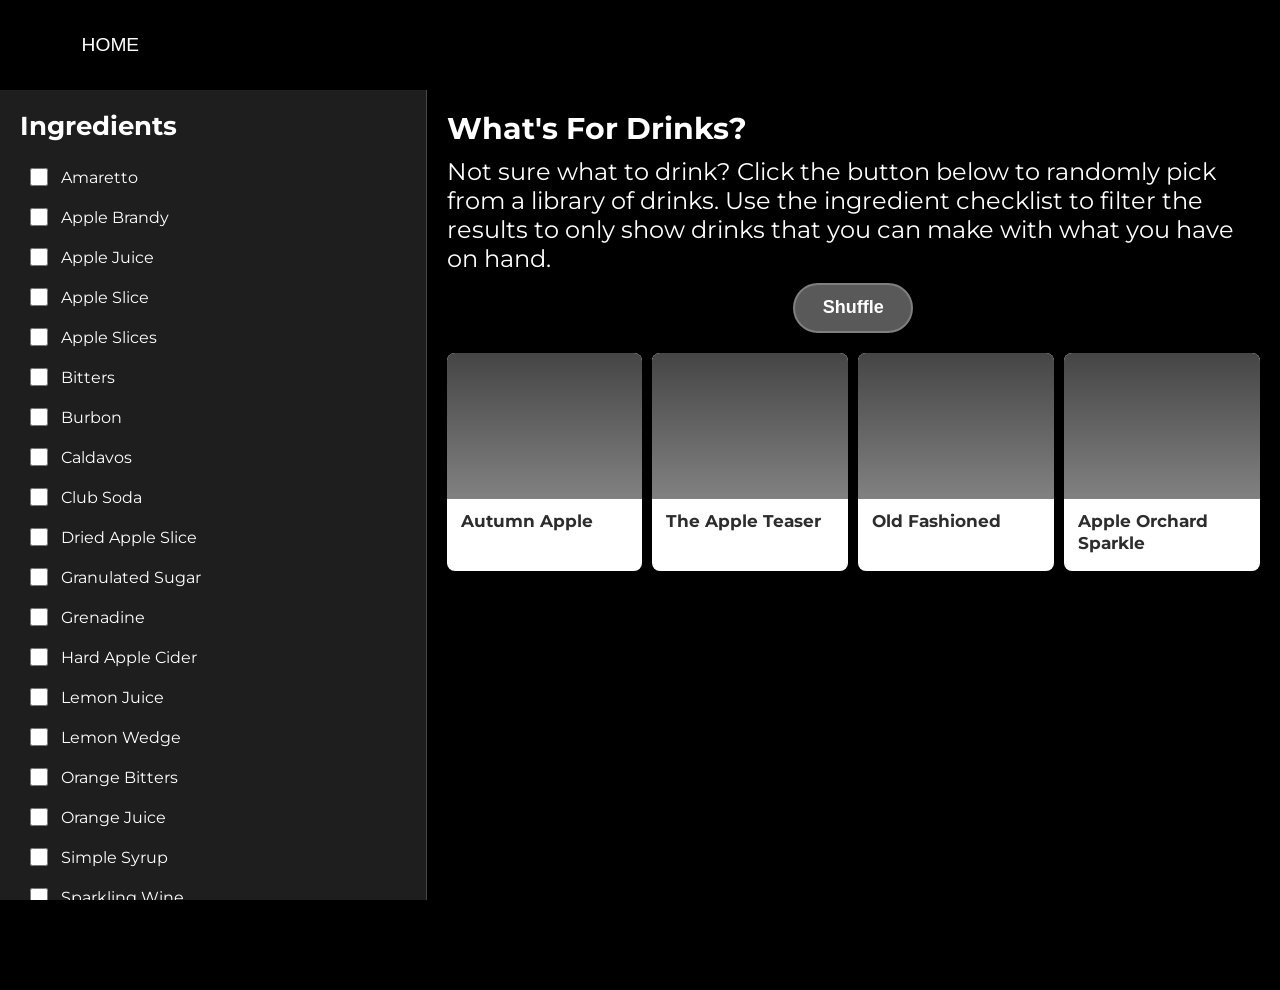
==== projects/random-drink.html @ b0ca52c8 "Random Drink Added Started Random drink from ingredient project" ====
<!DOCTYPE html>
<html lang="en">
<head>
    <meta charset="UTF-8">
    <meta name="viewport" content="width=device-width, initial-scale=1.0">
    <title>Recipe Planner</title>
    <link rel="preconnect" href="https://fonts.googleapis.com">
    <link rel="preconnect" href="https://fonts.gstatic.com" crossorigin>
    <link href="https://fonts.googleapis.com/css2?family=Montserrat:ital,wght@0,100..900;1,100..900&display=swap" rel="stylesheet">
    <link rel="stylesheet" href="../style.css">
    <style>
        html, body {
            height: 100%;
            margin: 0;
        }

        body {
            background-color: #000;
            color: #fff;
            font-family: "Montserrat", sans-serif;
        }

        /* Single row, two columns, filling the screen below the 10vh header */
        .plannerLayout {
            display: flex;
            flex-direction: row;
            height: 90vh;
            margin-top: 10vh;
        }

        .recipeIntro {
            display: flex;
            flex-direction: column;
            gap: 10px;
            margin-bottom: 20px;
        }

        .ingredientColumn {
            flex: 0 0 33.333%;
            overflow-y: auto;
            padding: 20px;
            background-color: rgb(30, 30, 30);
            border-right: 1px solid rgb(70, 70, 70);
        }

        .recipeColumn {
            flex: 1 1 0;
            min-width: 0;
            overflow-y: auto;
            padding: 20px;
        }

        .columnTitle {
            margin: 0 0 16px;
            font-size: clamp(18px, 2vw, 28px);
            font-weight: 700;
        }

        /* Ingredient checklist */
        #ingredientList {
            list-style: none;
            margin: 0;
            padding: 0;
        }

        #ingredientList label {
            display: flex;
            align-items: center;
            gap: 10px;
            padding: 8px 6px;
            border-radius: 6px;
            cursor: pointer;
        }

        #ingredientList label:hover {
            background-color: rgb(50, 50, 50);
        }

        #ingredientList input[type="checkbox"] {
            width: 18px;
            height: 18px;
            flex: 0 0 auto;
            cursor: pointer;
        }

        /* Recipe grid */
        #recipeGrid {
            display: grid;
            grid-template-columns: repeat(auto-fill, minmax(180px, 1fr));
            gap: 10px;
        }

        .recipeGridButton {
            display: flex;
            flex-direction: column;
            padding: 0;
            overflow: hidden;
            background-color: #fff;
            color: #2d2d2d;
            font-family: inherit;
            font-size: clamp(13px, 1.3vw, 17px);
            font-weight: 700;
            line-height: 1.3;
            text-align: left;
            border: none;
            border-radius: 8px;
            box-shadow: 0 2px 8px rgba(0, 0, 0, 0.35);
            cursor: pointer;
            transition: transform 0.15s ease, box-shadow 0.15s ease;
        }

        .recipeGridButton:hover {
            transform: translateY(-3px);
            box-shadow: 0 8px 18px rgba(0, 0, 0, 0.5);
        }

        .recipeGridButton img {
            display: block;
            width: 100%;
            aspect-ratio: 4 / 3;
            object-fit: cover;
        }

        .recipeGridButton span {
            padding: 12px 14px 16px;
        }

        /* Stack on narrow screens */
        @media (max-width: 700px) {
            .plannerLayout {
                flex-direction: column;
                height: auto;
            }
            .ingredientColumn {
                flex: none;
                max-height: 40vh;
                border-right: none;
                border-bottom: 1px solid rgb(70, 70, 70);
            }
            .recipeColumn {
                overflow-y: visible;
            }
        }
    </style>
</head>
<body>
    <div class="mainContent">

        <div class="header">
            <ul>
                <li><button class="navigationButton" id="homeButton">HOME</button></li>
            </ul>
        </div>

        <div class="mobileHeader">
            <div class="alwaysOnMobileButtonsListDiv">
                <ul class="alwaysOnMobileButtonsList">
                    <li><button class="navigationButton" id="homeButtonMobile">HOME</button></li>
                    <li><button class="navigationButton" id="animationButtonMobile">PROJECTS</button></li>
                    <li><button class="navigationButton" id="photographyButtonMobile">PHOTOGRAPHY</button></li>
                </ul>
                <button id="hamburgerButton">☰</button>
            </div>

            <div class="mobileButtonsListDiv">
                <ul class="mobileButtonsList">
                    <li><button class="navigationButton" id="blogButtonMobile">BLOG</button></li>
                    <li><button class="navigationButton" id="contactButtonMobile">CONTACT</button></li>
                    <li><button class="navigationButton" id="aboutButtonMobile">ABOUT</button></li>
                </ul>
            </div>
        </div>

        <div class="plannerLayout">
            <section class="ingredientColumn">
                <h2 class="columnTitle">Ingredients</h2>
                <ul id="ingredientList"></ul>
            </section>

            <section class="recipeColumn">
                <div class="recipeIntro">
                    <div id="recipePageTitle">
                        <span>What's For Drinks?</span>
                    </div>

                    <div id="recipePageDescription">
                        <span>
                            Not sure what to drink?
                            Click the button below to randomly pick from a library of drinks. Use the
                            ingredient checklist to filter the results to only show drinks that you can make with what you have on hand.
                        </span>
                    </div>

                    <div id="randomButtonWrapper">
                        <button id="randomButton">Shuffle</button>
                    </div>
                </div>

                <div id="recipeGrid"></div>
            </section>
        </div>

    </div>
    <script type="module" src="script-random-drink.js"></script>
</body>
</html>
---- style.css ----
/* clamp(min, preffered, max)*/

* {
  box-sizing: border-box; /* includes padding/borders inside widths */
}

/* body.loading{
    display:none;
} */

body{
    background-color: rgb(0, 0, 0);
    font-family: 'Montserrat', sans-serif;
    margin: 0;
    height: 100%;
}


.mainContent{
    display: none;
}

.webgl{
    position: absolute;
    top: 0;
    left: 0;
    outline: none;
    z-index: 0;

    width: 100vw;
    height: 100vh;
    display: block; /* to remove any inline spacing issues */
    background: transparent !important;
}

.loadingContainer{
    position: absolute;
    top: 0;
    left: 0;
    height: 100vh;
    width: 100vw;
    background-color: black;
    z-index: 1;
}

.loader{
    height: 20px;
    width: 250px;
    position: absolute;
    top: 0;
    bottom: 0;
    left: 0;
    right: 0;
    margin: auto;
}

.dot{
    height: 20px;
    width: 20px;
    border-radius: 100%;
    position: absolute;
}

.dotnull{
    animation-name: orbit;
    /* animation-timing-function: linear; */
    animation-duration: 6.0s;
    animation-iteration-count: infinite;
    position: absolute;
}

#dot-1{
    background-color: #ffffff;
    transform: translate(95px, -30px);
    height: 60px;
    width: 60px;
}

#dot-2{
    animation-name: orbitScale;
    animation-duration: 6.0s;
    animation-iteration-count: infinite;
    background-color: #595959;
}

.loader--text{
    color:#ffffff;
    position: absolute;
    top: 300%;
    left: 0;
    right: 0;
    width: 4rem;
    margin: auto;
    font-family: 'Montserrat', sans-serif;
}

.loader--text:after{
    content:"Loading";
    font-weight: bold;
    animation-name: loading-text;
    animation-duration: 3s;
    animation-iteration-count: infinite;
}

.loader--percent{
    position: absolute;
    color:#ffffff;
    top: 400%;
    left: 0;
    right: 0;
    width: 4rem;
    margin: auto;
}

.header{
    position: fixed;
    top: 0;
    left: 0;
    width: 100vw;
    height: 10vh;
    display: flex;
    align-items: center;
    justify-content: flex-start;
    padding: 0 2vw;
    color: white;
    z-index: 2;
    background-color: black;
    overflow: visible;
}

.mobileHeader {
    font-family: 'Montserrat', sans-serif;
    position: fixed;
    top: 0;
    left: 0;
    width: 100vw;
    min-height: 8vh; /* or auto */
    display: flex;
    flex-direction: column; /* if vertical list */
    align-items: flex-start;
    padding: 10px 2vw; /* some vertical padding */
    background-color: black;
    z-index: 9999; /* high to stay on top */
    box-sizing: border-box;
}

.mobileButtonsListDiv {
    display: none;
    width: 100%;
}

.alwaysOnMobileButtonsListDiv {
    position: relative;
    display: flex;
    justify-content: space-between;
    flex-direction: row;
    align-items: center;
    gap: 10px;
    width: 100%;
}

.mobileButtonsListDiv.open{
    display: flex;
    position: absolute;
    top: 100%;
    left: 0;
    flex-direction: row;
    align-items: center;
    gap: 10px;
    width: 100%;
    overflow: hidden;
    background-color: black;
}

.alwaysOnMobileButtonsList {
  display: flex;
  flex-direction: row !important;
  justify-content: space-between;
  padding: 0;
  margin: 0;
  flex-wrap: nowrap;
  list-style: none;
  padding: 0;
  margin: 0;
  width: 100%;
  box-sizing: border-box;
}

.alwaysOnMobileButtonsList li {
  display: inline-flex;
  margin-right: 10px;
}

.alwaysOnMobileButtonsList li:last-child {
    margin-right: 0;
}

.header ul{
    display: flex;
    list-style-type: none;
}


.mobileHeader button {
    font-family: 'Montserrat', sans-serif;
    display: flex;
    align-items: center;
    justify-content: center;
    white-space: nowrap;
    font-size: 2.5vh; /* 2.5rem */
    background: transparent;
    /* background-color: red; */
    border: none;
    color: white;
    cursor: pointer;
    margin-left: 5px; /* space between buttons and hamburger */
    padding: 0;
}

#hamburgerButton {
    /* background-color: green; */
    height: 100%;               
    aspect-ratio: 1 / 1;        /* Makes it square */
    font-size: 5vh;             
}

/* Don't Delete just yet*/
/* .mobileHeader button {
  white-space: nowrap;
  padding: 8px 12px;
  font-size: 1.8vh;
  background: transparent;
  border: none;
  color: white;
  cursor: pointer;
} */

.mobileButtonsList {
    display: flex;
    flex-direction: row;
    justify-content: space-between;
    gap: 15vw;
    list-style: none;
    padding: 10px;
    margin: 0;
    box-sizing: border-box;
}

.mobileButtonsList li {
    display: inline-flex;
}

/* Remove Dots from all unordered lists  */
ul{
    list-style-type: none;
}

.header li{
    overflow:hidden;
}

/* list items that have links within them shouldn't be blue with an underline */
li a{
    text-decoration: none;
    color: inherit;
}

/* All Buttons that are list items */
/* Seems to override things */
/* li button{
    background-color: transparent;
    color: white;
    border-style: none;
    padding: 12px 16px;
    font-size: 2vh;
    min-height: 40px;
} */

/* seems to override things */
/* li button:hover{
    background-color: rgb(30, 30, 30);
    border-style: solid;
    border-radius: 10px;
    border-color: rgb(255, 255, 255);
} */

.navigationButton{
    background-color: transparent;
    color: white;
    border-style: none;
    padding: 1px 16px;
    /* font-size: 2vh; */
    font-size: clamp(18px, 1.5vw, 48px);
    min-height: 40px;
}

.navigationButton:hover{
    background-color: rgb(30, 30, 30);
    border-style: solid;
    border-radius: 10px;
    border-color: rgb(255, 255, 255);
}

/* canvas{
    background: black !important;
} */

.introDiv{
    position: absolute;
    display: flex;
    top: 20%;
    width: 100%;
    color: white;
    z-index: 2;
    visibility: hidden;
    justify-content: center;
    align-items: center;
}

.planetDiv{
    position: absolute;
    display: flex;
    flex-direction: column;
    /* gap: 2vh; */
    justify-content: center;
    align-items: center;
    background-color: rgba(30, 30, 30, .9);
    color: white;
    visibility: hidden;
    z-index: 2;
    border: 2px;
    border-style: solid;
    border-radius: 20px;
    border-color: rgb(60, 60, 60);
    top: 20vh;
    /* bottom: 4vh; */
    width: 35vw;
    padding: 20px;
    box-sizing: border-box;
}


/* .planetDiv ul {
    list-style: none;       
    padding: 0;             
    margin: 0; 
} */

.planetTitleDiv {
    /* background-color: red; */
    width:100%;
    display:flex;
    justify-content:center;
    align-items: center;
    flex: 0 0 auto;
    min-height: 0;
    padding: 0.5em 1.0em;
    box-sizing: border-box;
}

.planetTitleDiv span{
    font-size: clamp(10px, 3vh, 6vw);
    line-height: 1;
    margin: 0;
}

.planetNameDiv {
    /* background-color: blue; */
    width:100%;
    display:flex;
    justify-content:center;
    align-items: center;
    flex: 0 0 auto;
    min-height: 0;
    padding: 0.5em 1.0em;
    box-sizing: border-box;
}

.planetNameDiv span{
    font-size: clamp(10px, 2vh, 3vw);
    line-height: 1;
    margin: 0;
}

.planetDescriptionDiv {
    /* background-color: orange; */
    /* flex: 1 1 auto; */
    display: flex;
    flex-direction: column;
    padding: 0px;
    /* box-sizing: border-box; */
    /* text-wrap: balance; */
    gap: 2vh;
}

.documentedMoonsDiv {
    /* background-color: purple; */
    width:100%;
    display:flex;
    justify-content:center;
    align-items: center;
    flex: 0 0 auto;
    min-height: 0;
    padding: 0.5em 1.0em;
    box-sizing: border-box;
}

.documentedMoonsDiv span {
    font-size: clamp(10px, 2vh, 3vw);
    line-height: 1;
    margin: 0;
}



/* Currently Unused */
.planetHorizontalButtonsDiv{ 
    display: flex;
    justify-content: center;
    align-items: flex-end;
    height: 20%;
    width: 100%;
    flex-shrink: 1;
    flex-grow: 1;
    overflow: auto;
    min-height: 0;
}

.planetVerticalButtonsDiv {
    /* background-color: green; */
    display: flex;
    flex-direction: column;
    justify-content: center;
    gap: 1vh;
    align-items: center;
    width: 100%;
    flex: 1 1 auto; /*supposedly lets it fill the space */
    overflow: hidden;
    min-height: 0;
}

/* .planetVerticalButtonsDiv button{
    width: 50%;
    height: 100%;            
    padding: 0px;
    margin: 0;

    background-color: rgb(60,60,60);

    font-size: clamp(10px, 3vh, 48px); 
    color: white;

    border-style: solid;
    border: 1px;
    border-color: white;
    border-radius: 10px;

    cursor: pointer;
} */


/* .planetVerticalButtonsDiv ul {
    background-color: red;
    display: flex;
    flex-direction: column;
    justify-content: center;
    align-items: center;
    height: 100%;
    width: 100%;
    gap: 2vh; 
    margin: 0;
    padding: 0;
  list-style: none;
} */

/* .planetVerticalButtonsDiv li {
    display: flex;
} */

/* .planetVerticalButtonsDiv ul li {
  flex: 1;
  display: flex;
  align-items: center;
  justify-content: center;
} */

/* temp */
/* .planetVerticalButtonsDiv button{
    width: 50%;
    height: 100%;            
    padding: 0px;
    margin: 0;

    background-color: rgb(60,60,60);

    font-size: clamp(10px, 1vh, 48px);
    color: white;

    border-style: solid;
    border: 1px;
    border-color: white;
    border-radius: 10px;

    cursor: pointer;
} */

.planetDivVerticalButton {
    display: flex;
    width: 50%;
    height: 5vh;            
    padding: 0px;
    margin: 0;

    background-color: rgb(60,60,60);

    font-size: clamp(24px, 2vw, 48px);
    justify-content: center;
    align-items: center;
    color: white;

    border: 1px solid rgb(90, 90, 90);
    border-radius: 10px;
    cursor: pointer;
}

.rightSideButton {
    position: absolute;
    top: 5px;
    right: 5px;
    width: 50px;    /* Set the width of the button here (e.g., 150px) */
    height: 50px;    /* Span the entire height of the parent */
    background-color: #3c3c3c;
    color: white;
    border: none;
    border-radius:20px;
    font-size: 16px;
    cursor: pointer;
    z-index: 10;  /* Ensure it is above the other content */
    text-align: center;
    padding: 10px;  /* Adjust padding to make the button content look good */
    box-sizing: border-box;  /* Ensure padding doesn't affect the width */
}

.rightSideButton:hover{
    background-color: rgba(90, 90, 90, .9);
}

/* ANIMATION PAGE */
.animationContent{
    position: absolute;
    top: 10vh;
    width: 100vw;
    height: 90vh;
    color: white;
}

.demoReel{
    display: flex;
    justify-content: center;
    align-items: center;
    width: 100%;
    height: 55vh;
}

.demoReel iframe{
    height: 95%;
    aspect-ratio: 16 / 9;
    width: auto;
    max-width: 100%;
}

.projectGalleryHeader{
    background-color: rgb(60, 60, 60);
    width: 100%;
    height: 6vh;
    display: flex;
    justify-content: center;
    align-items: center;
}

.projectGallery{
    display: grid;
    grid-template-columns: repeat(3, 1fr);
    
}
.projectGalleryGridItem {
  position: relative;
  aspect-ratio: 16 / 9;
  overflow: hidden;
  border-radius: 12px;
  display: flex;            /* ensures the button fills */
}

/* Reset and stretch button */
.projectGalleryGridItem button {
  flex: 1;                  /* fills parent flexbox */
  position: relative;
  border: none;
  padding: 0;
  margin: 0;
  cursor: pointer;

  background: #000;
  color: #fff;

  /* remove browser defaults */
  appearance: none;
  -webkit-appearance: none;
  -moz-appearance: none;
  background-image: none;
  box-shadow: none;
  outline: none;
  text-decoration: none;
  font: inherit;
  overflow: hidden;
}

/* Image fills button */
.projectGalleryGridItem button img {
  position: absolute;
  top: 0;
  left: 0;
  width: 100%;
  height: 100%;
  object-fit: cover;
  filter: brightness(0.7);
  transition: transform 0.3s ease;
}

.projectGalleryGridItem button:hover img {
  transform: scale(1.05);
  filter: brightness(0.5);
}

/* Text overlays */
.textLineTitle,
.textLineSubtitle {
  position: absolute;
  left: 50%;
  transform: translateX(-50%);
  text-align: center;
  width: 90%;
  color: white;
  pointer-events: none;
}

.textLineTitle {
  top: 40%;
  /* font-size: 1.3rem; */
  /* font-size: clamp(0.9rem, 1vw + 0.7rem, 3.6rem); */
  font-size: clamp(10px, 20px, 40px);
  font-weight: 600;
}

.textLineSubtitle {
  top: 55%;
  /* font-size: 1rem; */
  font-size: clamp(6px, 12px, 2rem);
  opacity: 0.9;
}

.projectInfo{
    /* background-color: red; */
    position: absolute;
    display: flex;
    flex-direction: column;
    width: 100vw;
}


.animationPageSectionDiv {
    display: flex;
    flex-direction: column;
    width: 100%;
}

.animationPageSectionTitleDiv {
    background: rgb(60, 60, 60);
    padding-left: 1vw;
}

.animationPageSectionTextAndScrollerDiv {
    display: flex;
    flex-direction: row;
    width: 100%;
}

.animationPageSectionTextDiv {
    width: 50%;
}

/* horizontal scroll gallery */
.scrollerContainer {
    position: relative;
    display: flex;
    justify-content: center;
    /* width: 100vw; */
    width: 50%;
    overflow: hidden;
    margin: 0 auto;
    border-radius: 10px; /* optional for rounded container */
}

/* Animation Page Scroll gellery */

#animationPageScrollGallery,
#photographyPageScrollGallery {
    position: relative;
    display: flex;
    justify-content: center;
    /* width: 100vw; */
    width: 100%;
    overflow: hidden;
    margin: 0 auto;
    border-radius: 10px;
}

.imageScrollerH {
    display: flex;
    gap: 10px;
    width: 100vw;
    overflow-x: auto; /* keep scroll if you have more than 3 buttons */
    scroll-behavior: smooth;
    padding-right: 10px; /* optional */
}

.imageScrollerSingleH {
    display: flex;
    gap: 10px;
    width: 100vw;
    overflow-x: auto; /* keep scroll if you have more than 3 buttons */
    scroll-behavior: smooth;
    padding-right: 10px; /* optional */
}

.imageScrollerSimulation {
    display: flex;
    gap: 10px;
    width: 100vw;
    overflow-x: auto; /* keep scroll if you have more than 3 buttons */
    scroll-behavior: smooth;
    padding-right: 10px; /* optional */
}

.imageScrollerInteractive {
    display: flex;
    gap: 10px;
    width: 100vw;
    overflow-x: auto; /* keep scroll if you have more than 3 buttons */
    scroll-behavior: smooth;
    padding-right: 10px; /* optional */
}

.scrollLeft,
.scrollRight {
  position: absolute;
  align-self:center;
  top: 50%;
  transform: translateY(-50%);
  background: rgba(0,0,0,0.5);
  color: white;
  border: 1px solid white;
  border-radius: 50%;
  width: 7vh;
  height: 7vh;
  cursor: pointer;
  z-index: 5;
  font-size: 40px;
  display: flex;
  justify-content: center;
  align-items: center;
}

.scrollLeft {
  left: 10px;
}

.scrollRight {
  right: 10px;
}

.scrollLeft img {
    width: 60%;
    height: 60%;
}

.scrollRight img {
    width: 60%;
    height: 60%;
}

/* Scoll Content Div */

.scrollContentFullDiv {
    position: relative;
    /* width: calc((90vw - 20px) / 3); */
    width: 90vw;
    aspect-ratio: 16 / 9;
    border-radius: 10px;
    overflow: hidden;
    background: none;
    border: none;
    padding: 0;
    cursor: pointer;
    flex-shrink: 0;
}

.scrollContentDiv {
    position: relative;
    width: calc((90vw - 20px) / 3); /* make roughly 3 visible regardless of width*/
    aspect-ratio: 16 / 9;
    border-radius: 10px;
    overflow: hidden;
    background: none;
    border: none;
    padding: 0;
    cursor: pointer;
    flex-shrink: 0;
}

.scrollContentSingleDiv {
    background-color: red;
    position: relative;
    width: 100%;
    aspect-ratio: 16 / 9;
    border-radius: 10px;
    overflow: hidden;
    background: none;
    border: none;
    padding: 0;
    cursor: pointer;
    flex-shrink: 0;
}

.scrollContentFullDiv button {
    position: relative;
    width: 100%;
    aspect-ratio: 16 / 9;
    padding: 0;
    border: none;
    overflow: hidden;
    display: block;
}

.scrollContentDiv button {
    position: relative;
    width: 100%;
    /* risky changes */
    /* aspect-ratio: 16 / 9; */
    height: 100%;
    /* end risky changes */
    padding: 0;
    border: none;
    overflow: hidden;
    display: block;
}

.scrollContentSingleDiv button {
    position: relative;
    width: 100%;
    aspect-ratio: 16 / 9;
    padding: 0;
    border: none;
    overflow: hidden;
    display: block;
    /* background-color: red; */
}

.scrollContentFullDiv button img {
    width: 100%;
    height: 100%;
    object-fit: cover;
    display: block;
}

.scrollContentDiv button img {
    width: 100%;
    height: 100%;
    object-fit: cover;
    display: block;
}

.scrollContentSingleDiv button img {
    width: 100%;
    height: 100%;
    /* object-fit: cover; */
    object-fit: contain;
    display: block;
}

.scrollContentFullDiv button span {
  position: absolute;
  bottom: clamp(8px, 1.5%, 16px);
  left: 0;
  width: 100%;
  background: rgba(0, 0, 0, 0.5);
  color: white;
  font-weight: bold;
  padding: clamp(6px, 1vw, 12px) 10px;
  text-align: center;
  font-size: clamp(14px, 2vw, 24px);
  box-sizing: border-box;
  pointer-events: none;
}

.scrollContentDiv button span {
  position: absolute;
  bottom: clamp(8px, 1.5vh, 16px);
  /* bottom: 20%; */
  left: 0;
  width: 100%;
  background: rgba(0, 0, 0, 0.5);
  color: white;
  font-weight: bold;
  padding: clamp(6px, 1vw, 12px) 10px;
  text-align: center;
  font-size: clamp(14px, 2vw, 24px);
  box-sizing: border-box;
  pointer-events: none;
}

.scrollContentSingleDiv button span {
  position: absolute;
  bottom: clamp(8px, 1.5vh, 20px);
  /* bottom: 10px; */
  left: 0;
  width: 100%;
  background: rgba(0, 0, 0, 0.5);
  color: white;
  font-weight: bold;
  padding: clamp(6px, 1vw, 12px);
  text-align: center;
  font-size: clamp(14px, 3vw, 24px);
  box-sizing: border-box;
  pointer-events: none;
}

/* The text parts of the animation page */
/* write up sections of animation page */
.writeupImageRightDiv {
    /* background-color: red; */
    width: 100%;
    height: 50vh;
    display: flex;
    flex-direction: column;
    color: white;
}

.writeupImageRightDiv h1 {
  height: 16%;
  margin: 0;
  background-color: rgba(60, 60, 60, 1.0);
  padding-left: clamp(10px, 2vw, 30px);
  display: flex;
  align-items: center;
  justify-content: flex-start;
}

.writeupImageRightContent {
    /* background-color: red; */
    flex: 1;
    display: flex;
    flex-direction: row;
    overflow: hidden;
}

.writeupImageRightContent p {
  flex: 0 0 46%;
  margin: 0;
  overflow-y: auto;
  padding: 1em;
  font-size: clamp(12px, 2vw, 20px);
}

/*
    Project Highlight
*/



/* Photography */
.photographyContent{
    position: absolute;
    color:white;
    top: 10vh;
    width: 100vw;
    height: 90vh;
}

#petSection,
#peopleSection,
#productSection {
    scroll-margin-top: 8vh;
}
/* CONTACT PAGE*/

.contactContent {
    position: absolute;
    display: flex;
    flex-direction: column;
    justify-content: center;
    top: 16vh;
    gap: 3vh;
    color:white;
    width: 100%;
}

.contactHeader {
    display: flex;
    justify-content: center;
    align-items: center;
}

/* This Div is for each contact site */
.contactDiv {
    background-color: rgba(60, 60, 60, 1.0);
    display: flex;
    flex-direction: column;
    justify-content: center;
    align-items: center;
    box-sizing: border-box;
    gap: 3vh;
    padding: 1rem;
    border-radius: 8px;
    border-width: 2px;
    border-style: solid;
    border-color: rgb(127, 127, 127);
}



.contactImageWrapper {
    /* background-color: red; */
    width: clamp(50px, 4vw, 300px);
    height: clamp(50px, 4vw, 300px);
    aspect-ratio: 1 / 1;      /* keeps it square */
    border-radius: 50%;       /* makes it a perfect circle */
    overflow: hidden;         /* clips overflow */
    /*margin: 1.5rem 0; */         /* vertical spacing */
    flex-shrink: 1;           /* prevent shrinking when flexed 1 = allow*/
    min-height: 0;
}

.contactImageWrapper img {
  width: 100%;             /* fill the wrapper */
  height: 100%;            /* fill the wrapper */
  object-fit: cover;       /* cover area without distortion */
  display: block;          /* remove inline img gaps */
}

.contactTitleDiv span {
    font-weight: bold;
}

.contactLinkDiv button {
    display: inline-flex;
    align-items: center;
    justify-content: center;

    padding: 0.6em 1.5em;
    font-size: clamp(14px, 2vw, 18px); /* responsive text */
    font-weight: 600;

    background-color: #595959;
    color: white;
    border: none;
    border-radius: 9999px; /* pill shape */
    border-width: 2px;
    border-style: solid;
    border-color: rgb(127, 127, 127);
    cursor: pointer;
    white-space: nowrap;

    min-height: 2.75em;    /* consistent height */
    min-width: 120px;      /* prevents tiny buttons with short text */

    /* display: flex;
    align-items: center;
    justify-content: center;
    padding: 0.6em 1.5em;
    height: clamp(35px, 4vh, 200px);
    background-color: #595959;
    border-radius: 9999px; */
    
}

.contactLinkDiv button:hover {
    background-color: white;
    color: black;
}

.contactLinkDiv button:hover a{
    text-decoration: none;
    color: black;
    cursor: pointer;
}

.contactLinkDiv a {
    text-decoration: none;
    color: white;
    cursor: pointer;
}

.contactLinkDiv a:hover {
    text-decoration: none;
    color: black;
    cursor: pointer;
}

/* Blog */

.blogContent {
    position: absolute;
    color:white;
    top: 10vh;
    width: 100vw;
    height: 100vh;
    /* background-color: red; */
}

.blogEntry {
    display: flex;
    flex-direction: row;
    height: 50vh;
    /* background-color: orange; */
}

.blogTextDiv {
    /* background-color: rgba(149, 255, 0, 0.5); */
    display: flex;
    flex-direction: column;
    box-sizing: border-box;
    height: 100%;
    width: 60vw;
    padding: 2vh;
    font-family: 'Montserrat', sans-serif;
}

.blogTextDiv h1,
.blogTextDiv h2 {
    margin: 0;
}

.blogImageDiv {
    /* background-color: green; */
    display: flex;
    width: 40vw;
    justify-content: center;
    align-items: center;
}

.blogImageDiv img {
    max-width: 100%;
    max-height: 100%;
    object-fit: cover;
}

/* ABOUT PAGE*/
.aboutContent{
    /* background-color: yellow; */
    font-family: 'Montserrat', sans-serif;
    display: flex;
    flex-direction: column;
    position: absolute;
    top: 16vh;
    width: 100vw;
    color: white;
}

.aboutHeaderDiv {
    /* background-color: red; */
    display: flex;
    flex-direction: column;
    justify-content: center;
    align-items: center;
    padding: 1vh;
}

.aboutNameDiv {
    /* background-color: orange; */
    display: flex;
    justify-content: center;
    align-items: center;
    font-size: clamp(20px, 20vw, 50px);
}

.aboutTitleDiv {
    /* background-color: turquoise; */
    display: flex;
    justify-content: center;
    align-items: center;
    text-align: center;
}

/* reused block */
.aboutSectionDiv {
    /* background-color: blue; */
    display: flex;
    flex-direction: column;
    width: 100%;
    padding: 1vh;
    gap: 1vw;
}

.aboutSectionTitleDiv {
    background-color: rgb(60, 60, 60);
    display: flex;
    width: 100%;
    justify-content: center;
    align-items: center;
    font-weight: bold;
}

.aboutSectionTitleDiv span{
    font-size: clamp(24px, 3vw, 48px);
}

.aboutSectionTextAndImageDiv {
    /* background-color: red; */
    display: flex;
    flex-direction: row;
    width: 100%;
    justify-content: center;
}

.aboutSectionDescriptionDiv {
    display: flex;
    width: 50%;
}

.aboutPortraitDiv {
    /* background-color: green; */
    display: flex;
    justify-content: center;
    align-items: center;
    width: 50%;
    aspect-ratio: 4 / 6;
    max-height: 40vh;
    overflow: hidden;
}

.aboutPortraitDiv img {
    display: block;
    height: 100%;
    width: auto;
    max-height: 40vh;
    object-fit: cover;
    object-position: center;
}

.aboutEducationDegreeDiv {
    background-color: rgb(30, 30, 30);
    display: flex;
    justify-content: center;
    align-items: center;
    text-align: center;
    width: 50%;
    margin: 0 auto;
}

.degreeWrapperDiv {
    /* background-color: red; */
    display: flex;
    justify-content: center;
    width: 100%; /* or 100% if you want full width */
}

/* RESUME PAGE */

/* this section contains the resume document */
.aboutResumeDiv {
    display: flex;
    justify-content: center;
    align-items: center;
    /* padding: 1vw; */
    width: 100%;
    box-sizing: border-box;
    /* risky */
    /* height: 100vh;
    min-height: 0; */
}
/* this IS the resume document */
.resumeWrapper {
    /* background-color: #388ac4;  */
    background-color: gray;
    display: flex;
    flex-direction: row;      /* left and right side by side */
    width: 95%;              /* take up most of the horizontal space */
    height: auto;
    max-width: 900px;        /* limit max width so it’s not too wide on big screens */
    /*aspect-ratio: 8.5 / 13;*/  /* typical paper aspect ratio */
    margin: 2rem auto;        /* center horizontally with vertical margin */
    /*padding: 0.5rem; */            /* inner padding  1rem*/
    box-sizing: border-box;   /* include padding in width */
    border-radius: 8px;       /* slightly rounded corners */
    overflow: hidden;         /* clip overflow */
}

/* Stuff on the left side */
.resumeLeftDiv {
    /* background-color: gray; */
    display: flex;
    flex-direction: column;
    align-items: center;
    width: 25%;
    /* Ensure it fills the parent's height */
    height: 100%;  /* This lets the left div fill the full height of .resumeWrapper */
    box-sizing: border-box;
    /* padding: 1rem 0; */
    padding: 0.5rem;
    min-height: 0;
    overflow: hidden;
    gap: 0px;
}

/* Tiny left side portrait image */
.resumeLeftImageWrapper {
    /* background-color: red; */
    width: 80%;               /* scales with parent width */
    aspect-ratio: 1 / 1;      /* keeps it square */
    border-radius: 50%;       /* makes it a perfect circle */
    overflow: hidden;         /* clips overflow */
    /*margin: 1.5rem 0; */         /* vertical spacing */
    flex-shrink: 0;           /* prevent shrinking when flexed 1 = allow*/
}

.resumeLeftImageWrapper img {
  width: 100%;             /* fill the wrapper */
  height: 100%;            /* fill the wrapper */
  object-fit: cover;       /* cover area without distortion */
  display: block;          /* remove inline img gaps */
}

.resumeLeftLinksSection {
    /* background-color: red; */
    width: 100%;
    margin-top: 1vh;
    flex-shrink: 1;     /* allow it to shrink */
    min-height: 0;      /* allow vertical shrinking */
    overflow: hidden;   /* optional safety net */
    display: flex;
    flex-direction: column;
}

.resumeLeftSectionTitle {
  font-weight: 700;
  font-size: 1.25rem;
  /* margin-bottom: 1rem; */
  text-align: left;
  color: #222;
  flex-shrink: 1;
  min-height: 0;
  font-size: clamp(12px, 1.5vw, 16px); 
}

.resumeLeftLink {
  display: flex;
  flex-direction: column; /* stack vertically */
  padding: 0.4rem 0;
  border-bottom: 1px solid #ccc;
  gap: 0.2rem; /* small spacing between name and link */
  flex-shrink: 1;
  min-height: 0;
  overflow: hidden;
}

.resumeLeftLinkName {
  font-weight: 600;
  color: #444;
  flex-shrink: 1;
  min-height: 0;
}

.resumeLeftLinkUrl {
  word-wrap: break-word;   /* allow breaking long URLs */
  white-space: normal;     /* allow multiline text */
  overflow-wrap: break-word; /* extra safety for long words */
  max-width: 100%;         /* don't exceed parent's width */
  display: inline-block;   /* keep link block-like for clickable area */
  flex-shrink: 1;
  min-height: 0;
}

.resumeLeftLinkName,
.resumeLeftLinkUrl {
  flex-shrink: 1;
  min-height: 0;
  overflow: hidden;
  text-overflow: ellipsis;
  word-wrap: break-word;
  white-space: normal;
  font-size: clamp(10px, 1.5vw, 14px);
}

.resumeLeftLinkUrl a {
  display: inline-block;   /* ensures entire text block is clickable */
  width: 100%;             /* fill container width */
  color: blue;             /* example link color */
  text-decoration: underline;
  word-break: break-word;  /* breaks long words/URLs */
  flex-shrink: 1;
  min-height: 0;
}

.resumeLeftHobbiesSection {
  width: 100%;
  margin-top: 1vh;
  display: flex;
  flex-direction: column;
  align-items: flex-start;  /* align children (including title) to left */
  flex-shrink: 1;
  min-height: 0;
  overflow: hidden;
}

.resumeLeftHobbiesSection > div {
  display: flex;
  justify-content: center; /* centers the ul container */
}

.resumeLeftHobbiesListWrapper {
  width: 100%;
  display: flex;
  justify-content: flex-start;
  flex-shrink: 1;
  min-height: 0;
  overflow: hidden;
}

.resumeLeftHobbiesSection ul {
  list-style-type: disc;   /* normal bullet points */
  padding-left: 0em;     /* indent so bullets are visible 1.2em*/
  margin: 0;               /* remove default top/bottom margin if you want */
  color: #222;             /* text color (optional) */
  font-size: clamp(12px, 1.5vw, 16px); /* responsive font size */
  
}
.resumeLeftHobbiesSection li {
  margin-bottom: 0.3em;    /* space between hobbies */
  font-size: clamp(10px, 1.5vw, 16px);
}


/* RESUME RIGHT SIDE */
.resumeRightDiv {
    background-color: rgb(220, 220, 220);
    display: flex;
    flex-direction: column;
    flex: 1 1 auto;     /* allow grow and shrink */
    min-height: 0;
    overflow: hidden;
    width: 75%;
    padding: 0.5rem;
}

.resumeRightDiv > div {
    flex: 1 1 auto;
    min-height: 0;
    overflow: hidden;
    display: flex;
}

.resumeRightDiv > .resumeHeaderDiv {
    width: 100%;
    display: flex;
    flex: 0 0 auto;
    color:#222;
    padding: 0.5rem;
}

.resumeSectionTitle {
    background-color: #444;
    /* font-size: clamp(10px, 2vh, 30px); */
    font-size: clamp(14px, 2vw, 30px);
    font-weight: bold;

}

.resumeRightDiv > .resumeWorkDiv,
.resumeRightDiv > .resumeEducationDiv {
    display: flex;
    flex-direction: column;
    /* flex: 0 0 auto; */
    flex: 0 1 auto;
}

/* .resumeHeaderDiv {
    background-color: red;
    height: 20%;
} */

.resumeHeaderDiv > div {
    display: flex;
}

.resumeNameTitleDiv {
    /* background-color: rgb(0, 255, 255, 0.5); */
    display: flex;
    flex-direction: column;
    width: 45%;
    justify-content: center;
    align-items: flex-start;
}

.resumeNameDiv {
    font-size: clamp(12px, 5vw, 40px);
    font-weight: bold;
}

.resumeTitleDiv{
    font-size: clamp(10px, 4vw, 20px);
}

.resumeSubtitleDiv{
    font-size: clamp(6px, 2vw, 10px);
}


.resumeContactDiv {
    /* background-color: rgba(64, 255, 0, 0.5); */
    display: flex;
    flex-direction: column;
    flex: 1;
    /* flex: 1 1 auto; */
    justify-content: center;
    align-items: flex-start;
    width: 55%;
    gap: 1vh;
    min-height: 0;
    overflow: hidden;
}

.resumeContactDiv > div {
    /* background-color: green; */
    display: flex;
    flex-direction: row;
    width: 100%;
    /* gap: 1vw; */
    font-size: clamp(10px, 2vh, 30px);
    /* flex: 1;
    overflow: hidden; */
}

/* Contact entries */
/* these hold an icon and an address/phone/etc */
.resumeContactEntryDiv {
    display: flex;
    align-items: center;
    /* height: 25%; */
    height: auto;
    min-height: 0;
    gap: 1vw;
    overflow: hidden;
    font-size: clamp(8px, 1.2vh, 30px);
}
/* images */
/* Tiny icons */
.resumeRightImageWrapper {
    /* background-color: red; */
    /* width: 20%; */
    /* height: 100%; */
    width: clamp(25px, 4vh, 100px);
    height: clamp(25px, 4vh, 100px);
    aspect-ratio: 1 / 1;      /* keeps it square */
    border-radius: 50%;       /* makes it a perfect circle */
    overflow: hidden;         /* clips overflow */
    /*margin: 1.5rem 0; */         /* vertical spacing */
    flex-shrink: 1;           /* prevent shrinking when flexed 1 = allow*/
    min-height: 0;
}

.resumeRightImageWrapper img {
  width: 100%;             /* fill the wrapper */
  height: 100%;            /* fill the wrapper */
  object-fit: cover;       /* cover area without distortion */
  display: block;          /* remove inline img gaps */
}

.resumeContactEntryTextDiv {
    font-size: clamp(8px, 1.2vw, 30px);
}

/* WORK EXPERIENCE */
.resumeWorkDiv {
    /* background-color: orange; */
    flex-direction: column;
    /* new */
    flex: 0 1 auto;
    min-height: 0;
}

/* Each place I've worked */
.resumeJobDiv {
    /* background-color: cornflowerblue; */
    color:#222;
    display: flex;
    flex-direction: row;
    justify-content: center;
    align-items: flex-start;
    padding: 0.5vh;
    /* new stuff */
    flex: 0 1 auto;
    min-height: 0;
}

/* Contains employer name and dates worked */
.resumeWorkEmployerDiv {
    /* background-color: rgb(215, 131, 21); */
    display: flex;
    flex-direction: column;
    width: 40%;
}

.resumeEmployerNameDiv {
    font-size: clamp(14px, 2vw, 30px);
}
/* Contains dates worked/attended */
.resumeDatesDiv {
    font-size: clamp(6px, 2vw, 15px);

}
/* this is where title and tasks bullet list for jobs go */
.resumeWorkJobDiv {
    /* background-color: brown; */
    display: flex;
    flex-direction: column;
    flex: 1;
    overflow: hidden;
    width: 60%;
    height: 100%;
    margin: 0px;
    padding: 0px;
    gap: 0vh;
    font-size: clamp(8px, 1.2vh, 15px);
}

.resumeJobTitle {
    /* background-color: green; */
    /* font-weight: bold; */
    min-height: 0;
    overflow: hidden;
    margin: 0px;
    padding: 0px;
    font-size: clamp(14px, 2vw, 30px);
}

/* Contains the unordered list element (ul)  */
.resumeJobTasksDiv {
    /* background-color: blue; */
    display: flex;
    /* new */
    flex-direction: column;
    flex: 1 1 auto;
    justify-content: stretch;
    /* end new */
    /* align-items: center; */
    margin: 0px;
    padding: 0px;
    min-height: 0;
    overflow: hidden;
}

.resumeJobTasksDiv ul {
    /* background-color: purple; */
    list-style-type: disc; /* ensures bullet points */
    padding-left: 2.5em;   /* adds space for bullets */
    padding-top: 0;
    flex: 1 1 auto;
    /* new */
    min-height: 0;
    width: 100%;
    box-sizing: border-box;
    display: flex;
    flex-direction: column;
    justify-content: center;
    /* end new */
    margin: 0;
}

.resumeJobTasksDiv li {
    color: black;
    flex: 0 1 auto;                 /* allows growing/shrinking */
    min-height: 0;                 /* allows shrinking */
    overflow: hidden;              /* avoids overflow mess */
    word-wrap: break-word;         /* wraps long words */
    font-size: clamp(6px, 2vw, 15px); /* responsive size */
    display: flex;                /* optional: for vertical centering */
    /*align-items: center; */        /* optional: center vertically */
    padding: 0 0.5em;              /* optional: side spacing */
    display: list-item;
    list-style-type: disc;
    list-style-position: inside; /* or 'outside' if you want bullets aligned left */
    
    text-overflow: ellipsis;
}


/* .resumeEducationDiv {
    background-color: rgb(136, 178, 0);
    
} */

.resumeSkillsDiv,
.resumeToolsDiv {
  display: flex;
  flex-direction: column;
  flex: 1 1 auto;
  min-height: 0;
  overflow: hidden;
}

.resumeSkillsDiv {
    /* background-color: blue; */
    display: flex;
    flex: 0 1 auto;
}

.resumeToolsDiv {
    /* background-color: green; */
    display: flex;
    flex: 0 1 auto;
}

.resumeSkillsGrid,
.resumeToolsGrid {
    /* background-color: purple; */
    color: #222;
    display: grid;
    grid-template-columns: repeat(2, 1fr);
    /*grid-auto-rows: minmax(0, 1fr);*/ /* THIS allows rows to shrink */
    /* grid-auto-rows: 1fr;  this makes all rows equal size*/
    grid-auto-rows: auto;
    height: 100%;    /* fills parent height */
    min-height: 0;   /* allows shrinking */
    overflow: hidden;
    padding: 0em;
}

.resumeSkillsGrid > div,
.resumeToolsGrid > div {
  min-width: 0; /* allow shrinking */
  overflow-wrap: break-word; /* break long words to avoid overflow */
}

.resumeGridItem {
    /* background-color: rgb(61, 134, 61); */
    display: flex;
    flex-direction: column;
    flex: 0 1 auto;
    min-width: 0; /* allow shrinking */
    overflow-wrap: break-word; /* break long words to avoid overflow */
    margin: 1vh;
    /* font-size: clamp(8px, 2vh, 30px); */
    /* font-size: clamp(8px, 1.7vh, 20px); */
    font-size: clamp(12px, 2vh, 20px);

}

/* Recipe Generator */
.recipeContent {
    /* background-color: red; */
    position: absolute;
    display: flex;
    flex-direction: column;
    align-items: center;
    width: 100%;
    height: 90vh;
    top: 10vh;
    color: white;
}

.innerDiv{
    /* background-color: orange; */
    display: flex;
    flex-direction: column;
    width: 90%;
    height: 100%;
    gap: 10px;
}

#recipePageTitle {
    /* background-color: green; */
    font-size: clamp(12px, 5rem, 30px);
    font-weight: bold;
}

#recipePageDescription {
    /* background-color: blue; */
    font-size: clamp(12px, 3vh, 24px);
}

#randomButtonWrapper {
    /* background-color: indigo; */
    display: flex;
    width: 100%;
    justify-content: center;
    align-items: center;
}

#randomButtonWrapper button {
    display: inline-flex;
    align-items: center;
    justify-content: center;

    padding: 0.6em 1.5em;
    font-size: clamp(14px, 2vw, 18px); /* responsive text */
    font-weight: 600;

    background-color: #595959;
    color: white;
    border: none;
    border-radius: 9999px; /* pill shape */
    border-width: 2px;
    border-style: solid;
    border-color: rgb(127, 127, 127);
    cursor: pointer;
    white-space: nowrap;

    min-height: 2.75em;    /* consistent height */
    min-width: 120px;      /* prevents tiny buttons with short text */
}

.recipeOutputDiv{
    background-color: rgba(120, 120, 120, 1);
    display: flex;
    flex-direction: column;
    gap: 10px;
    padding: 10px;
    border-radius: 10px;
}

/* Recipe button grid */
#recipeGrid {
    display: grid;
    grid-template-columns: repeat(4, 1fr);
    gap: 10px;
    width: 100%;
}

.recipeGridButton {
    display: flex;
    flex-direction: column;
    padding: 0;
    overflow: hidden;
    background-color: #fff;
    color: #2d2d2d;
    font-family: inherit;
    font-size: clamp(13px, 1.3vw, 17px);
    font-weight: 700;
    line-height: 1.3;
    text-align: left;
    border: none;
    border-radius: 8px;
    box-shadow: 0 2px 8px rgba(0, 0, 0, 0.35);
    cursor: pointer;
    transition: transform 0.15s ease, box-shadow 0.15s ease;
}

.recipeGridButton:hover {
    transform: translateY(-3px);
    box-shadow: 0 8px 18px rgba(0, 0, 0, 0.5);
}

.recipeGridButton img {
    display: block;
    width: 100%;
    aspect-ratio: 4 / 3;
    object-fit: cover;
}

.recipeGridButton span {
    padding: 12px 14px 16px;
}

#recipeOutputHeader {
    background-color: rgba(60, 60, 60, 1);
    display: flex;
    flex-direction: row;
    justify-content: space-between;
    border-radius: 10px;;
    gap: 10px;
    padding: 5px
}

#recipeTitle,
#recipeDescription {
    display: flex;
    flex-direction: column;
    /* gap: 1vh; */
}

#recipeTitle {
    /* background-color: red; */
    font-size: clamp(12px, 5rem, 30px);
    font-weight: bold;
}

#recipeDescription {
    /* background-color: orange; */
    font-size: clamp(12px, 3vh, 24px);
}

#recipeImage {
    /* background-color: red; */
    width: 50%;
    /* height: clamp(25px, 4vh, 100px); */
    aspect-ratio: 16 / 9;      /* keeps it square */
    border-radius: 10px;       /* makes it a perfect circle */
    overflow: hidden;         /* clips overflow */
    /*margin: 1.5rem 0; */         /* vertical spacing */
    flex-shrink: 1;           /* prevent shrinking when flexed 1 = allow*/
    min-height: 0;
}

#recipeImage img{
    width: 100%;             /* fill the wrapper */
    height: 100%;            /* fill the wrapper */
    object-fit: cover;       /* cover area without distortion */
    display: block; 
}


#recipeIngredientSection {
    /* background-color: black; */
    display: flex;
    flex-direction: column;
}

#ingredientSectionTitle {
    /* background-color: magenta; */
    display: flex;
    font-size: clamp(13px, 2rem, 25px);
    font-weight: bold;
    height: 10vh;
    align-items: center;
}
#ingredientSectionContent {
    /* background-color: chartreuse; */
    display: flex;
    height: 100%;
}
#recipeIngredients {
    /* background-color: rgb(149, 59, 149); */
    display: grid;
    width: 100%;
    grid-template-columns: repeat(2, minmax(200px, 1fr));
    gap: 10px;
}

/* Random recipe */
.ingredientWrapper {
    background-color: rgba(60, 60, 60, 1.0);
    display: flex;
    align-items: center;
    border-radius: 10px;
    padding: 5px;
    gap: 10px;
    width: 100%;
    /* box-shadow: 4px 4px 8px rgb(84, 84, 84); */
    transition-duration: 1s;
    transition-timing-function: ease;
}

.ingredientWrapper:hover{
    background-color: rgba(90, 90, 90, 1.0);
    /* width: 100%; */
}

.ingredientText {
    display: flex;
    flex-direction: column;
    font-size: clamp(12px, 3rem, 24px);
}

.ingredientImage {
    /* background-color: green; */
    align-items: center;
    /* width: 20vh; */
    width: 20%;

    aspect-ratio: 1/1;
}

.ingredientImage img {
    width: 100%;
    border-radius: 50%;
}

/* Animation */

@keyframes fadeIn{
    from{opacity:0; transform: translateX(-100%);}
    to{opacity: 1; transform: translateX(0%);}
}

@keyframes fadeOut{
    from{opacity:1; transform: translateX(0%);}
    to{opacity: 0; transform: translateX(-100%);}
}

@keyframes opacityFadeIn{
    from{opacity:0;}
    to{opacity: 1;}
} 

@keyframes loading-text {
    0%{
        content:"Loading"
    }
    10%{
        content:"Loading."
    }
    20%{
        content:"Loading.."
    }
    30%{
        content:"Loading..."
    }
    40%{
        content:"Loading...."
    }
    50%{
        content:"Loading....."
    }
    60%{
        content:"Loading......"
    }
    70%{
        content:"Loading......."
    }
    80%{
        content:"Loading........"
    }
    90%{
        content:"Loading.........."
    }
    100%{
        content:"Loading..........."
    }
}

@keyframes pulse {
    0%{
        transform: translate(0px, 0px);
        
    }
    35%{
        transform: translate(80px, 0px);
    }
    40%{
        transform: translate(92px, -50px);
    }
    60%{
        transform: translate(138px, 40px);
    }
    65%{
        transform: translate(150px, 0px);
    }
    100%{
        transform: translate(230px, 0px);
    }
}

@keyframes pulseScale {
    0%{
        transform: scale(0%);
    }
    50%{
        transform: scale(100%);
    }
    100%{
        transform: scale(0%);
    }
}

@keyframes orbit {
    0% {
        transform: translate(-10px, 40px);
        animation-timing-function: ease-in-out;
    }
    50% {
        transform: translate(240px, -55px);
        animation-timing-function: ease-in-out;
    }
    100% {
        transform: translate(-10px, 40px);
        animation-timing-function: ease-in-out;
    }
}

@keyframes orbitScale {
    0% {
        transform: scale(1);
        animation-timing-function: linear;
    }
    25%{
        transform: scale(2);
        animation-timing-function: linear;
    }
    50%{
        transform: scale(1);
        animation-timing-function: linear;
    }
    70%{
        opacity: 1;
    }
    73%{
        opacity: 0;
    }
    75%{
        transform: scale(.25);
        opacity: 0;
        animation-timing-function: linear;
    }
    79%{
        opacity: 0;
    }
    83%{
        opacity: 1;
    }
    100% {
        transform: scale(1);
        animation-timing-function: linear;
    }
}


/* Responsive */

/* Mobile */
@media (max-width : 767px){
    .header {
        display: none;
    }

    .planetDiv {
        background-color: rgba(30, 30, 30, .7);
        width: 90vw;
    }

    .demoReel {
        /* width: 100vw; */
        aspect-ratio: 16 / 9;
        display: flex;
        justify-content: center;
        align-items: center;
        width: 100%;
        height: auto;
    }

    .scrollContentDiv {
        /* display: flex;
        color: white; */
        /* background-color: purple; */
        position: relative;
        width: calc((90vw - 20px) / 2); /* make roughly 3 visible regardless of width*/
        aspect-ratio: 16 / 9;
        border-radius: 10px;
        overflow: hidden;
        background: none;
        border: none;
        padding: 0;
        cursor: pointer;
        flex-shrink: 0;
    }

    .scrollerContainer {
        width: 100%;
    }

    .animationPageSectionTextAndScrollerDiv {
        flex-direction: column;
    }
    .animationPageSectionTextDiv {
        width: 100%;
    }

    #simulationTextAndScrollerDiv {
        flex-direction: column-reverse;
    }

    .writeupImageRightContent {
        flex-direction: column;
    }

    #peopleTextAndImageDiv,
    #miscTextAndImageDiv {
        /* reverse */
        flex-direction: column-reverse;
    }
    /* Photography */
    #petSection,
    #peopleSection,
    #productSection {
        scroll-margin-top: 16vh;
    }

    .aboutSectionDiv {
        flex-direction: column;
    }

    .aboutPortraitDiv {
        width: 100%;
    }

    .aboutSectionTextDiv {
        width: 100%;
    }
    .aboutSectionTextAndImageDiv {
        flex-direction: column;
    }

    .aboutSectionDescriptionDiv {
        width: 100%;
    }

    /* Recipe */
    #recipeIngredients {
        grid-template-columns: 1fr;
    }
    #recipeOutputHeader {
        flex-direction: column;
        /* align-items: center; */
    }
    /* #recipeOutputTitleDescriptionWrapper {
        align-items: flex-start;
    } */
    #recipeImage{
        width:100%;
    }

    /*
        Portfolio Gallery
    */
    .projectGallery{
        grid-template-columns: 1fr;
    }

}

/* Desktop */
@media (min-width: 768px) {
    .mobileHeader {
        display: none;
    }
}
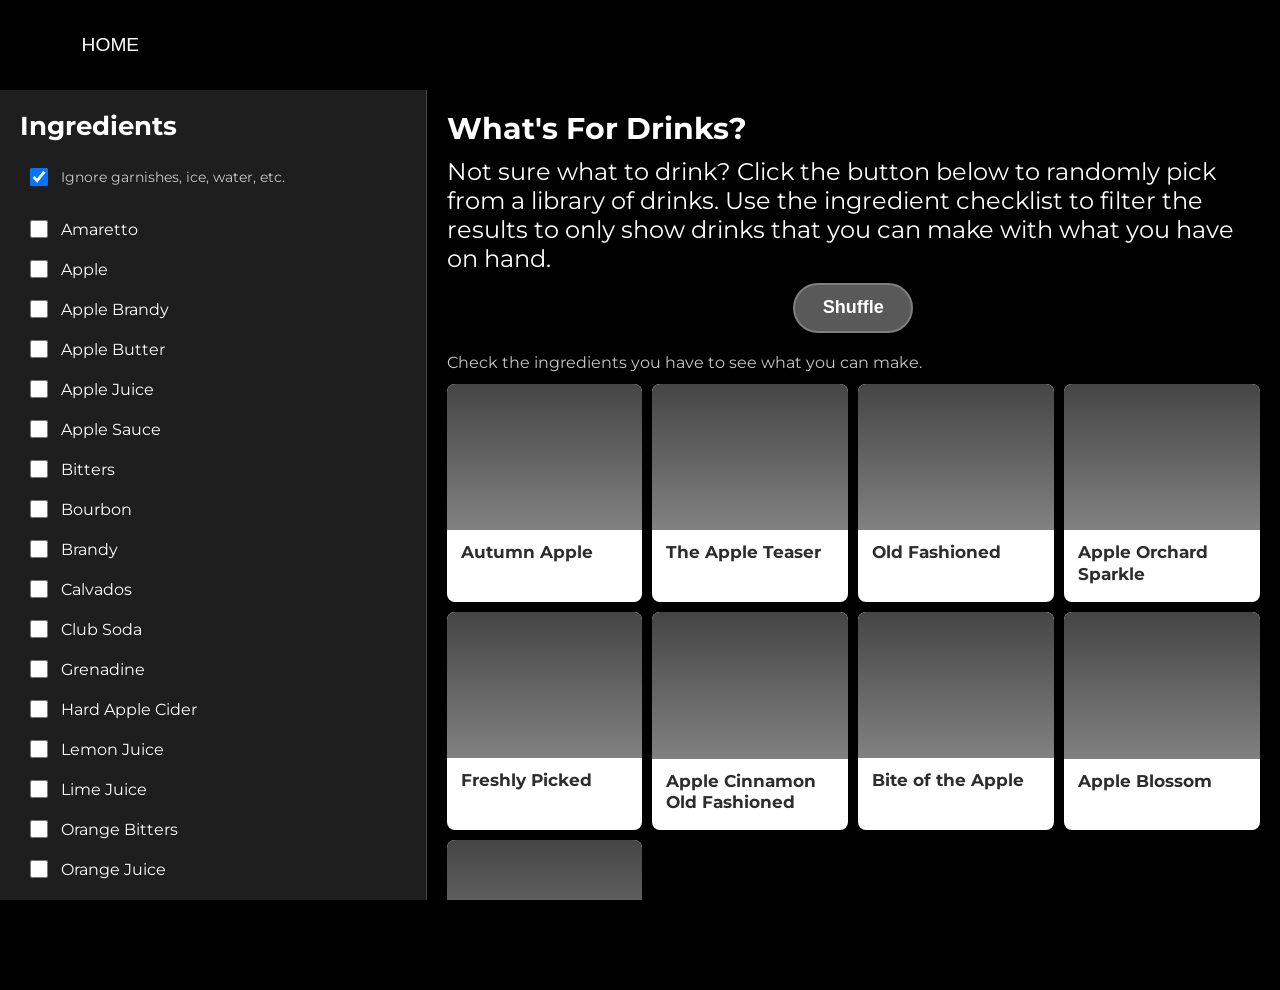
==== commit aaa387e8: "Random Drink Update -buttons show ingredients and instructions -Can Make It filter shows all drinks " ====
--- a/projects/random-drink.html
+++ b/projects/random-drink.html
@@ -123,6 +123,118 @@
 
         .recipeGridButton span {
             padding: 12px 14px 16px;
+        }
+
+        /* Single recipe view */
+        #recipeView[hidden], #recipeGrid[hidden], .recipeIntro[hidden],
+        .recipeGridButton[hidden], #filterMessage[hidden] {
+            display: none;
+        }
+
+        #filterMessage {
+            margin: 0 0 12px;
+            color: rgb(200, 200, 200);
+        }
+
+        .extrasToggle {
+            display: flex;
+            align-items: center;
+            gap: 10px;
+            margin-bottom: 12px;
+            padding: 8px 6px;
+            font-size: 0.9em;
+            color: rgb(200, 200, 200);
+            cursor: pointer;
+        }
+
+        .extrasToggle input {
+            width: 18px;
+            height: 18px;
+            cursor: pointer;
+        }
+
+        .recipeIngredientSection {
+            margin-top: 20px;
+        }
+
+        .recipeSectionTitle {
+            margin: 0 0 10px;
+            font-size: clamp(16px, 1.6vw, 22px);
+        }
+
+        .recipeHeaderImage {
+            display: block;
+            width: 100%;
+            max-height: 40vh;
+            object-fit: cover;
+            border-radius: 8px;
+        }
+
+        .recipeInfoLine {
+            display: flex;
+            flex-wrap: wrap;
+            align-items: baseline;
+            gap: 8px 24px;
+            margin: 16px 0 24px;
+        }
+
+        .recipeInfoName {
+            font-size: clamp(20px, 2.4vw, 32px);
+            font-weight: 700;
+        }
+
+        .recipeInfoDescription, .recipeInfoGlass {
+            color: rgb(200, 200, 200);
+        }
+
+        .recipeIngredientGrid {
+            display: grid;
+            grid-template-columns: repeat(auto-fill, minmax(140px, 1fr));
+            gap: 10px;
+        }
+
+        .recipeIngredientCell {
+            display: flex;
+            flex-direction: column;
+            align-items: center;
+            gap: 6px;
+            padding: 12px;
+            text-align: center;
+            background-color: rgb(30, 30, 30);
+            border-radius: 8px;
+        }
+
+        .recipeIngredientCell img {
+            width: 80px;
+            height: 80px;
+            object-fit: cover;
+            border-radius: 6px;
+        }
+
+        .recipeIngredientAmount {
+            font-size: 0.85em;
+            color: rgb(170, 170, 170);
+        }
+
+        .recipeInstructions {
+            margin-top: 24px;
+        }
+
+        .recipeInstructions p {
+            margin: 0 0 8px;
+            line-height: 1.5;
+        }
+
+        .recipeBackButton {
+            margin-top: 24px;
+            padding: 12px 20px;
+            font-family: inherit;
+            font-weight: 700;
+            color: #2d2d2d;
+            background-color: #fff;
+            border: none;
+            border-radius: 8px;
+            cursor: pointer;
         }
 
         /* Stack on narrow screens */
@@ -174,6 +286,10 @@
         <div class="plannerLayout">
             <section class="ingredientColumn">
                 <h2 class="columnTitle">Ingredients</h2>
+                <label class="extrasToggle">
+                    <input type="checkbox" id="ignoreExtras" checked>
+                    <span>Ignore garnishes, ice, water, etc.</span>
+                </label>
                 <ul id="ingredientList"></ul>
             </section>
 
@@ -196,7 +312,11 @@
                     </div>
                 </div>
 
+                <p id="filterMessage"></p>
+
                 <div id="recipeGrid"></div>
+
+                <div id="recipeView" hidden></div>
             </section>
         </div>
 
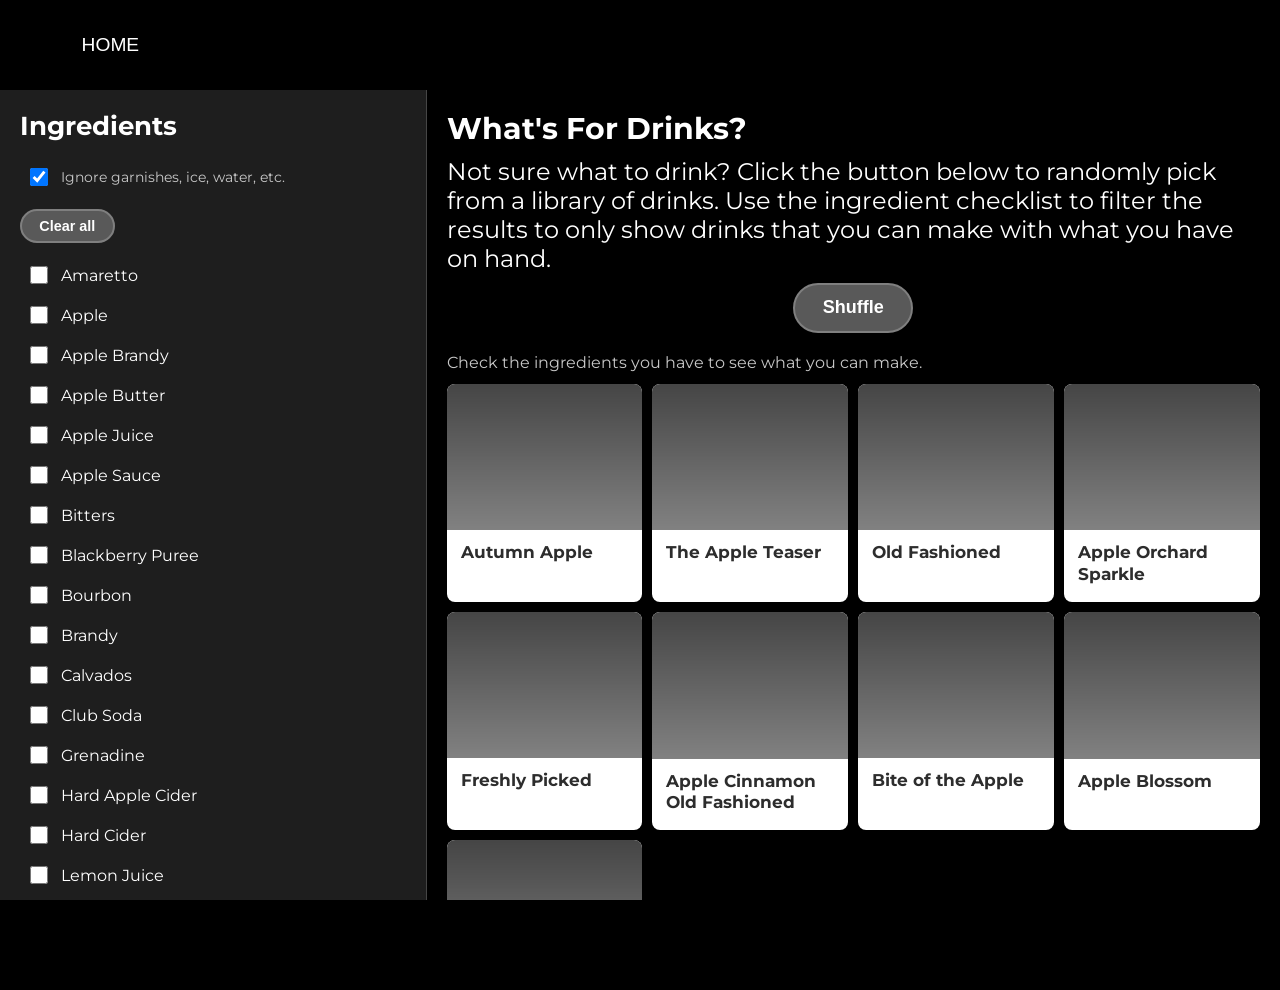
==== commit 6f53bc53: "Random Drink Update Added shuffle and clear all ingredients functinality" ====
--- a/projects/random-drink.html
+++ b/projects/random-drink.html
@@ -144,6 +144,18 @@
             padding: 8px 6px;
             font-size: 0.9em;
             color: rgb(200, 200, 200);
+            cursor: pointer;
+        }
+
+        #clearIngredients {
+            margin-bottom: 12px;
+            padding: 0.5em 1.2em;
+            font-size: 0.9em;
+            font-weight: 600;
+            background-color: #595959;
+            color: white;
+            border: 2px solid rgb(127, 127, 127);
+            border-radius: 9999px;
             cursor: pointer;
         }
 
@@ -268,17 +280,17 @@
             <div class="alwaysOnMobileButtonsListDiv">
                 <ul class="alwaysOnMobileButtonsList">
                     <li><button class="navigationButton" id="homeButtonMobile">HOME</button></li>
-                    <li><button class="navigationButton" id="animationButtonMobile">PROJECTS</button></li>
-                    <li><button class="navigationButton" id="photographyButtonMobile">PHOTOGRAPHY</button></li>
+                    <!-- <li><button class="navigationButton" id="animationButtonMobile">PROJECTS</button></li>
+                    <li><button class="navigationButton" id="photographyButtonMobile">PHOTOGRAPHY</button></li> -->
                 </ul>
                 <button id="hamburgerButton">☰</button>
             </div>
 
             <div class="mobileButtonsListDiv">
                 <ul class="mobileButtonsList">
-                    <li><button class="navigationButton" id="blogButtonMobile">BLOG</button></li>
+                    <!-- <li><button class="navigationButton" id="blogButtonMobile">BLOG</button></li>
                     <li><button class="navigationButton" id="contactButtonMobile">CONTACT</button></li>
-                    <li><button class="navigationButton" id="aboutButtonMobile">ABOUT</button></li>
+                    <li><button class="navigationButton" id="aboutButtonMobile">ABOUT</button></li> -->
                 </ul>
             </div>
         </div>
@@ -290,6 +302,7 @@
                     <input type="checkbox" id="ignoreExtras" checked>
                     <span>Ignore garnishes, ice, water, etc.</span>
                 </label>
+                <button id="clearIngredients">Clear all</button>
                 <ul id="ingredientList"></ul>
             </section>
 
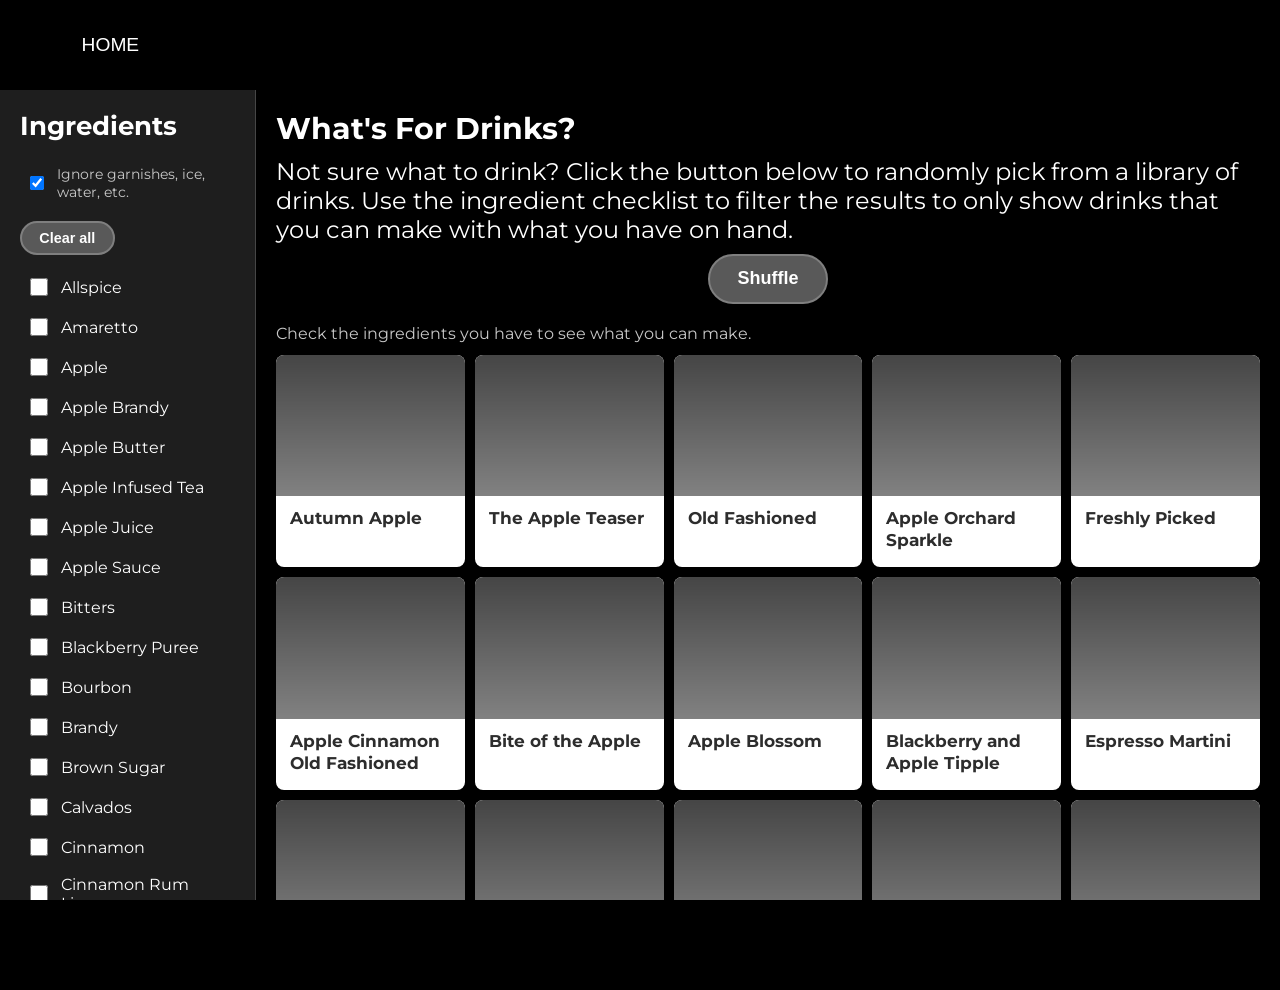
==== commit 8a870f91: "New Recipes and columns size update. Changed ingredient list to 20 percent" ====
--- a/projects/random-drink.html
+++ b/projects/random-drink.html
@@ -3,7 +3,7 @@
 <head>
     <meta charset="UTF-8">
     <meta name="viewport" content="width=device-width, initial-scale=1.0">
-    <title>Recipe Planner</title>
+    <title>Random Drink</title>
     <link rel="preconnect" href="https://fonts.googleapis.com">
     <link rel="preconnect" href="https://fonts.gstatic.com" crossorigin>
     <link href="https://fonts.googleapis.com/css2?family=Montserrat:ital,wght@0,100..900;1,100..900&display=swap" rel="stylesheet">
@@ -36,7 +36,7 @@
         }
 
         .ingredientColumn {
-            flex: 0 0 33.333%;
+            flex: 0 0 20%;
             overflow-y: auto;
             padding: 20px;
             background-color: rgb(30, 30, 30);
